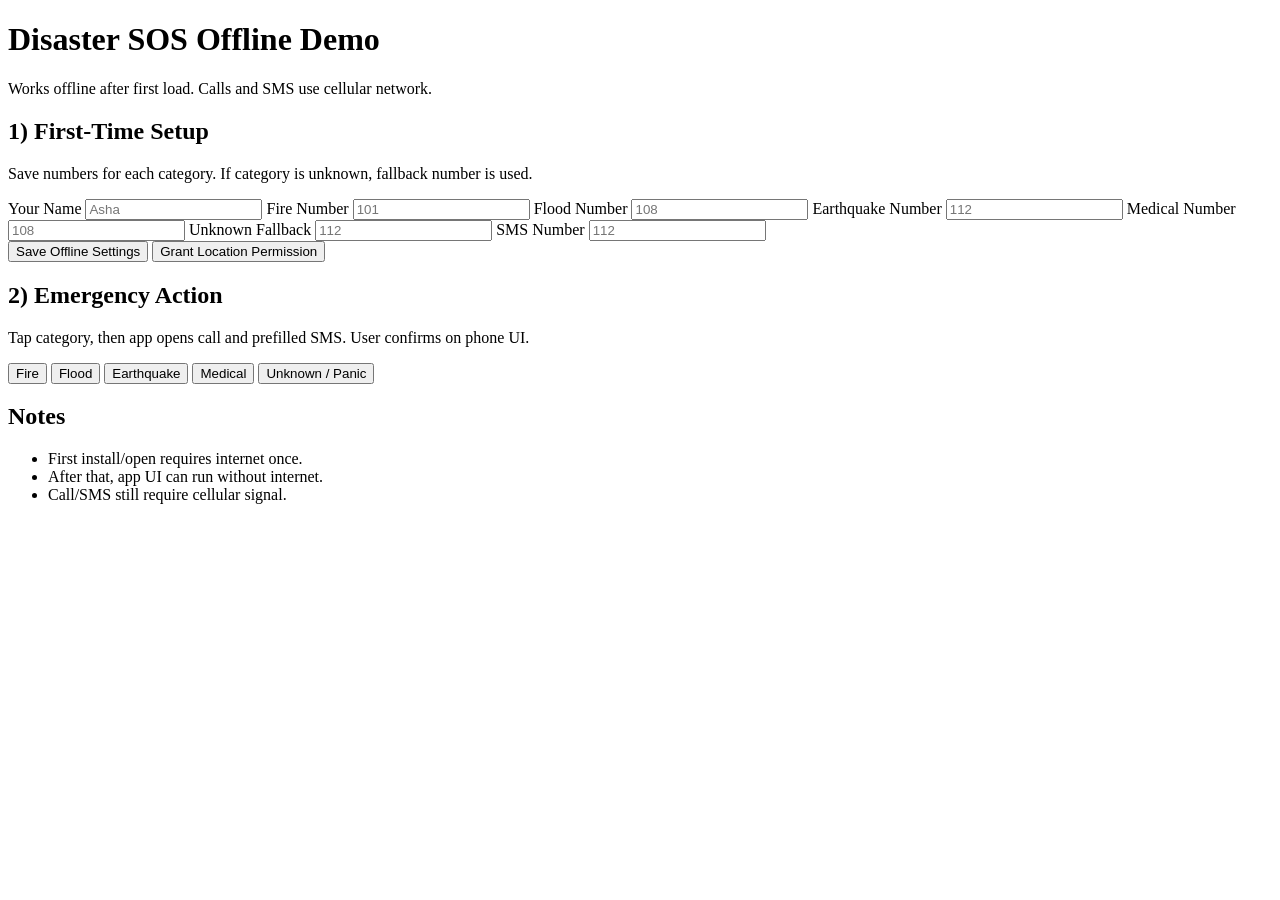
==== index.html @ 5e76f891 "Add initial HTML structure for Disaster SOS Demo" ====
<!doctype html>
<html lang="en">
  <head>
    <meta charset="UTF-8" />
    <meta name="viewport" content="width=device-width, initial-scale=1.0" />
    <meta name="theme-color" content="#0d3b66" />
    <title>Disaster SOS Offline Demo</title>
    <link rel="manifest" href="./manifest.json" />
    <link rel="stylesheet" href="./styles.css" />
  </head>
  <body>
    <main class="container">
      <header class="hero">
        <h1>Disaster SOS Offline Demo</h1>
        <p>
          Works offline after first load. Calls and SMS use cellular network.
        </p>
      </header>

      <section class="card">
        <h2>1) First-Time Setup</h2>
        <p class="muted">
          Save numbers for each category. If category is unknown, fallback number
          is used.
        </p>

        <div class="grid">
          <label>
            Your Name
            <input id="nameInput" type="text" placeholder="Asha" />
          </label>

          <label>
            Fire Number
            <input id="fireInput" type="tel" placeholder="101" />
          </label>

          <label>
            Flood Number
            <input id="floodInput" type="tel" placeholder="108" />
          </label>

          <label>
            Earthquake Number
            <input id="earthquakeInput" type="tel" placeholder="112" />
          </label>

          <label>
            Medical Number
            <input id="medicalInput" type="tel" placeholder="108" />
          </label>

          <label>
            Unknown Fallback
            <input id="unknownInput" type="tel" placeholder="112" />
          </label>

          <label>
            SMS Number
            <input id="smsInput" type="tel" placeholder="112" />
          </label>
        </div>

        <div class="actions">
          <button id="saveBtn" class="btn">Save Offline Settings</button>
          <button id="locBtn" class="btn btn-secondary">Grant Location Permission</button>
        </div>
        <p id="setupStatus" class="status"></p>
      </section>

      <section class="card">
        <h2>2) Emergency Action</h2>
        <p class="muted">
          Tap category, then app opens call and prefilled SMS. User confirms on phone UI.
        </p>

        <div class="category-grid">
          <button class="btn danger" data-category="fire">Fire</button>
          <button class="btn danger" data-category="flood">Flood</button>
          <button class="btn danger" data-category="earthquake">Earthquake</button>
          <button class="btn danger" data-category="medical">Medical</button>
          <button class="btn warning" data-category="unknown">Unknown / Panic</button>
        </div>

        <p id="runtimeStatus" class="status"></p>
      </section>

      <section class="card small">
        <h2>Notes</h2>
        <ul>
          <li>First install/open requires internet once.</li>
          <li>After that, app UI can run without internet.</li>
          <li>Call/SMS still require cellular signal.</li>
        </ul>
      </section>
    </main>

    <script src="./app.js"></script>
  </body>
</html>
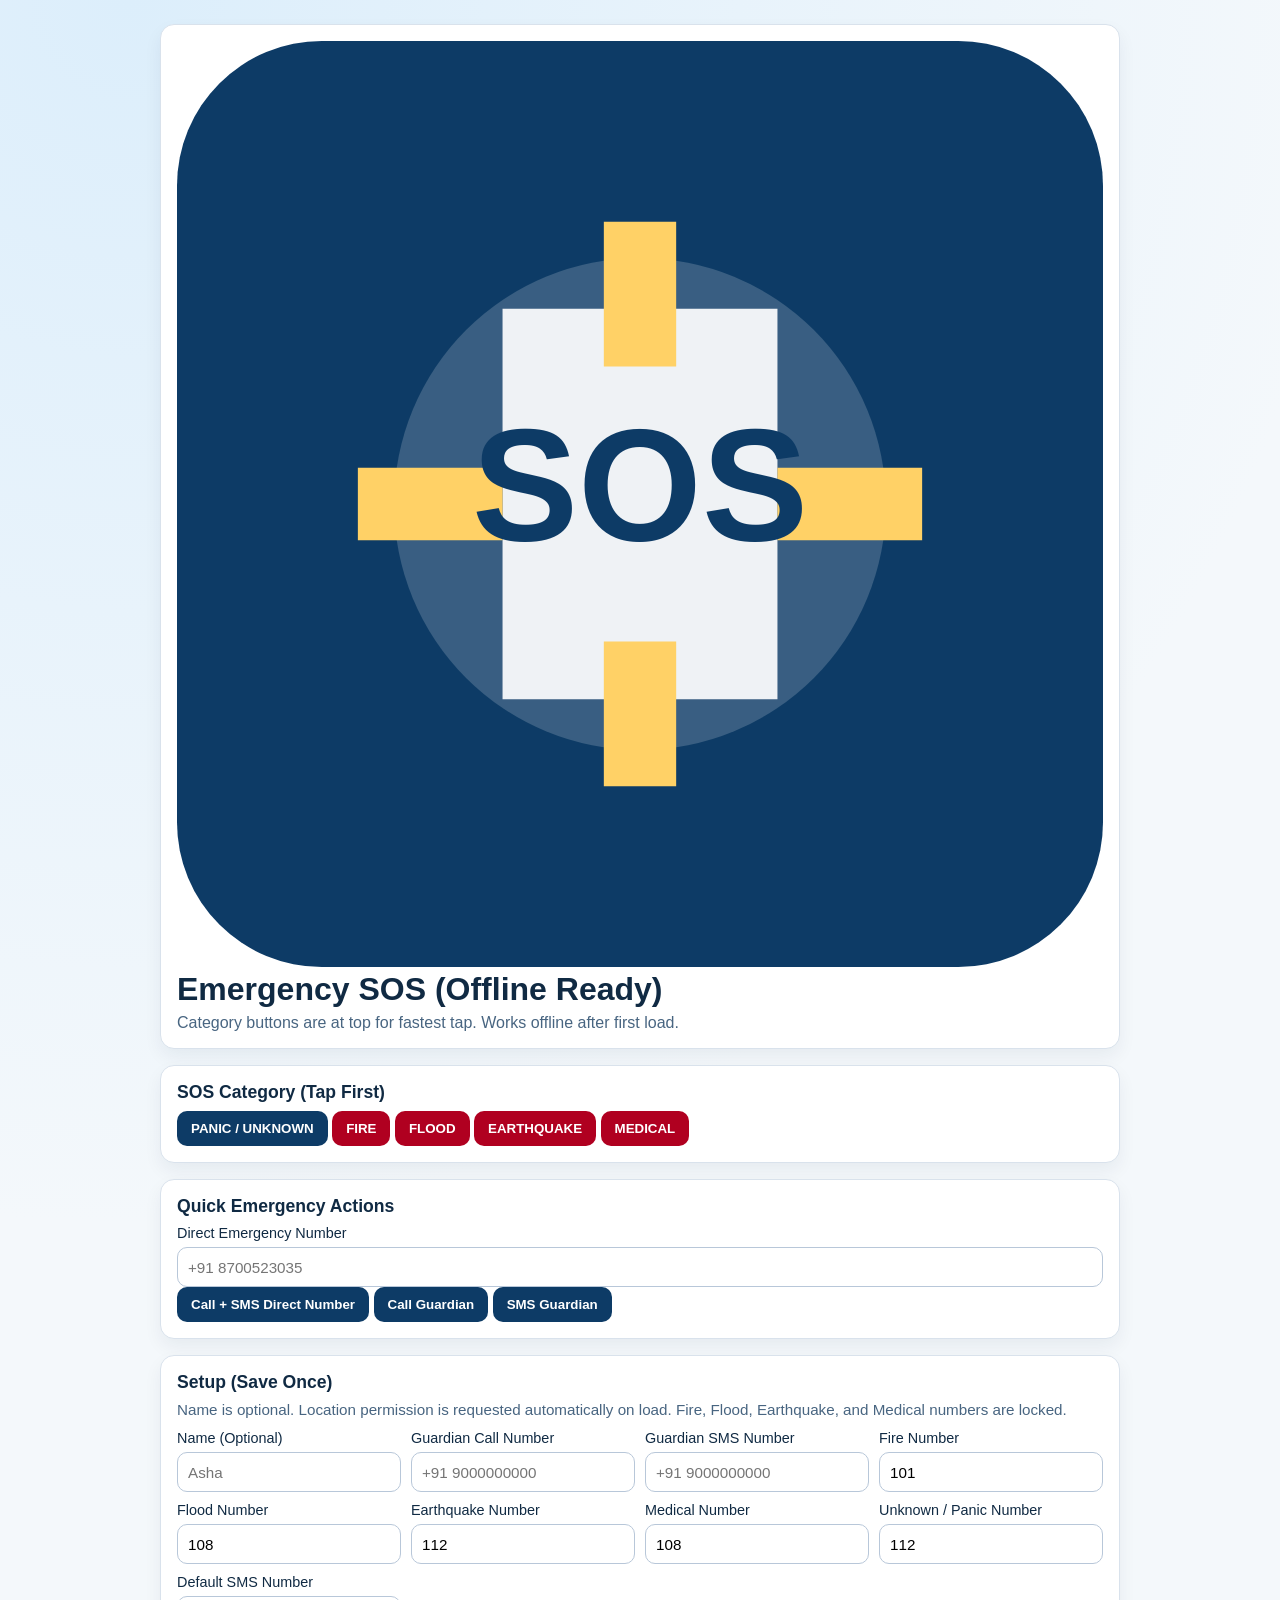
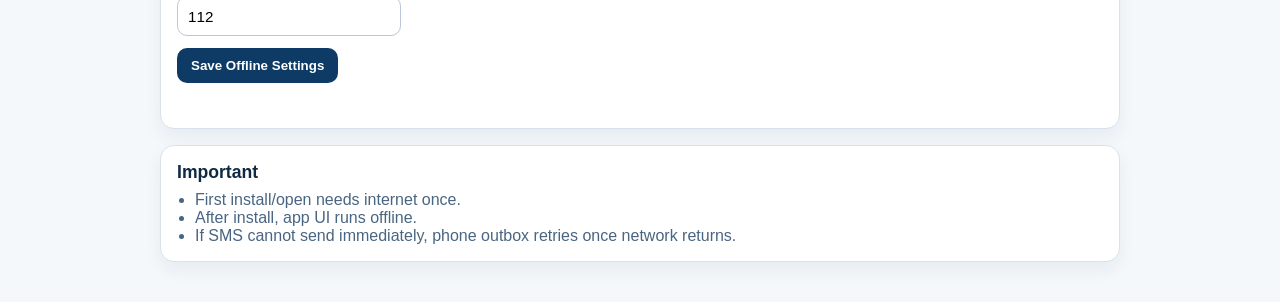
==== commit 5bd0bd78: "Update index.html" ====
--- a/index.html
+++ b/index.html
@@ -10,87 +10,108 @@
   </head>
   <body>
     <main class="container">
-      <header class="hero">
-        <h1>Disaster SOS Offline Demo</h1>
-        <p>
-          Works offline after first load. Calls and SMS use cellular network.
-        </p>
+      <header class="hero card">
+        <img src="./icon.svg" alt="Emergency SOS" class="hero-icon" />
+        <div>
+          <h1>Emergency SOS (Offline Ready)</h1>
+          <p>
+            Category buttons are at top for fastest tap. Works offline after first load.
+          </p>
+        </div>
       </header>
 
+      <section class="card sos-top-card">
+        <h2>SOS Category (Tap First)</h2>
+        <div class="sos-category-grid">
+          <button id="panicBtn" class="btn panic cat-btn">PANIC / UNKNOWN</button>
+          <button class="btn danger cat-btn" data-category="fire">FIRE</button>
+          <button class="btn danger cat-btn" data-category="flood">FLOOD</button>
+          <button class="btn danger cat-btn" data-category="earthquake">EARTHQUAKE</button>
+          <button class="btn danger cat-btn" data-category="medical">MEDICAL</button>
+        </div>
+
+      </section>
+
+      <section class="card emergency-card">
+        <h2>Quick Emergency Actions</h2>
+
+        <div class="quick-grid">
+          <label class="inline-control">
+            Direct Emergency Number
+            <input id="quickDialInput" type="tel" placeholder="+91 8700523035" />
+          </label>
+          <button id="directDialBtn" class="btn quick">Call + SMS Direct Number</button>
+          <button id="guardianCallBtn" class="btn guardian">Call Guardian</button>
+          <button id="guardianSmsBtn" class="btn guardian-secondary">SMS Guardian</button>
+        </div>
+      </section>
+
       <section class="card">
-        <h2>1) First-Time Setup</h2>
+        <h2>Setup (Save Once)</h2>
         <p class="muted">
-          Save numbers for each category. If category is unknown, fallback number
-          is used.
+          Name is optional. Location permission is requested automatically on load.
+          Fire, Flood, Earthquake, and Medical numbers are locked.
         </p>
 
         <div class="grid">
           <label>
-            Your Name
+            Name (Optional)
             <input id="nameInput" type="text" placeholder="Asha" />
           </label>
 
           <label>
+            Guardian Call Number
+            <input id="guardianCallInput" type="tel" placeholder="+91 9000000000" />
+          </label>
+
+          <label>
+            Guardian SMS Number
+            <input id="guardianSmsInput" type="tel" placeholder="+91 9000000000" />
+          </label>
+
+          <label>
             Fire Number
-            <input id="fireInput" type="tel" placeholder="101" />
+            <input id="fireInput" type="tel" placeholder="101" readonly />
           </label>
 
           <label>
             Flood Number
-            <input id="floodInput" type="tel" placeholder="108" />
+            <input id="floodInput" type="tel" placeholder="108" readonly />
           </label>
 
           <label>
             Earthquake Number
-            <input id="earthquakeInput" type="tel" placeholder="112" />
+            <input id="earthquakeInput" type="tel" placeholder="112" readonly />
           </label>
 
           <label>
             Medical Number
-            <input id="medicalInput" type="tel" placeholder="108" />
+            <input id="medicalInput" type="tel" placeholder="108" readonly />
           </label>
 
           <label>
-            Unknown Fallback
-            <input id="unknownInput" type="tel" placeholder="112" />
+            Unknown / Panic Number
+            <input id="unknownInput" type="tel" placeholder="+91 8700523035" />
           </label>
 
           <label>
-            SMS Number
-            <input id="smsInput" type="tel" placeholder="112" />
+            Default SMS Number
+            <input id="smsInput" type="tel" placeholder="+91 8700523035" />
           </label>
         </div>
 
         <div class="actions">
           <button id="saveBtn" class="btn">Save Offline Settings</button>
-          <button id="locBtn" class="btn btn-secondary">Grant Location Permission</button>
         </div>
         <p id="setupStatus" class="status"></p>
       </section>
 
-      <section class="card">
-        <h2>2) Emergency Action</h2>
-        <p class="muted">
-          Tap category, then app opens call and prefilled SMS. User confirms on phone UI.
-        </p>
-
-        <div class="category-grid">
-          <button class="btn danger" data-category="fire">Fire</button>
-          <button class="btn danger" data-category="flood">Flood</button>
-          <button class="btn danger" data-category="earthquake">Earthquake</button>
-          <button class="btn danger" data-category="medical">Medical</button>
-          <button class="btn warning" data-category="unknown">Unknown / Panic</button>
-        </div>
-
-        <p id="runtimeStatus" class="status"></p>
-      </section>
-
       <section class="card small">
-        <h2>Notes</h2>
+        <h2>Important</h2>
         <ul>
-          <li>First install/open requires internet once.</li>
-          <li>After that, app UI can run without internet.</li>
-          <li>Call/SMS still require cellular signal.</li>
+          <li>First install/open needs internet once.</li>
+          <li>After install, app UI runs offline.</li>
+          <li>If SMS cannot send immediately, phone outbox retries once network returns.</li>
         </ul>
       </section>
     </main>
@@ -98,3 +119,4 @@
     <script src="./app.js"></script>
   </body>
 </html>
+
--- a/styles.css
+++ b/styles.css
@@ -0,0 +1,137 @@
+:root {
+  color-scheme: light;
+  --bg: #f4f8fb;
+  --card: #ffffff;
+  --ink: #102a43;
+  --muted: #486581;
+  --primary: #0d3b66;
+  --danger: #b00020;
+  --warning: #cc7a00;
+  --border: #d9e2ec;
+}
+
+* {
+  box-sizing: border-box;
+}
+
+body {
+  margin: 0;
+  font-family: "Segoe UI", Tahoma, sans-serif;
+  background: radial-gradient(circle at 10% 0%, #dceefb 0%, var(--bg) 55%);
+  color: var(--ink);
+}
+
+.container {
+  width: min(960px, 92vw);
+  margin: 24px auto 40px;
+  display: grid;
+  gap: 16px;
+}
+
+.hero h1 {
+  margin: 0 0 6px;
+  font-size: clamp(1.4rem, 2.8vw, 2rem);
+}
+
+.hero p {
+  margin: 0;
+  color: var(--muted);
+}
+
+.card {
+  background: var(--card);
+  border: 1px solid var(--border);
+  border-radius: 14px;
+  padding: 16px;
+  box-shadow: 0 8px 18px rgba(16, 42, 67, 0.06);
+}
+
+.card h2 {
+  margin: 0 0 8px;
+  font-size: 1.1rem;
+}
+
+.muted {
+  margin: 0 0 12px;
+  color: var(--muted);
+  font-size: 0.95rem;
+}
+
+.grid {
+  display: grid;
+  grid-template-columns: repeat(auto-fit, minmax(220px, 1fr));
+  gap: 10px;
+}
+
+label {
+  display: grid;
+  gap: 6px;
+  font-size: 0.9rem;
+}
+
+input {
+  width: 100%;
+  height: 40px;
+  border: 1px solid #b8c7d9;
+  border-radius: 10px;
+  padding: 0 10px;
+  font-size: 0.95rem;
+}
+
+.actions {
+  margin-top: 12px;
+  display: flex;
+  flex-wrap: wrap;
+  gap: 10px;
+}
+
+.btn {
+  border: none;
+  border-radius: 10px;
+  background: var(--primary);
+  color: #fff;
+  font-weight: 600;
+  padding: 10px 14px;
+  cursor: pointer;
+}
+
+.btn:active {
+  transform: translateY(1px);
+}
+
+.btn-secondary {
+  background: #2f6f9f;
+}
+
+.category-grid {
+  display: grid;
+  grid-template-columns: repeat(auto-fit, minmax(140px, 1fr));
+  gap: 10px;
+}
+
+.danger {
+  background: var(--danger);
+}
+
+.warning {
+  background: var(--warning);
+}
+
+.status {
+  margin: 10px 0 0;
+  font-size: 0.92rem;
+  color: #124e78;
+  min-height: 1.2rem;
+}
+
+.small ul {
+  margin: 0;
+  padding-left: 18px;
+  color: var(--muted);
+}
+
+@media (max-width: 640px) {
+  .container {
+    width: 94vw;
+  }
+}
